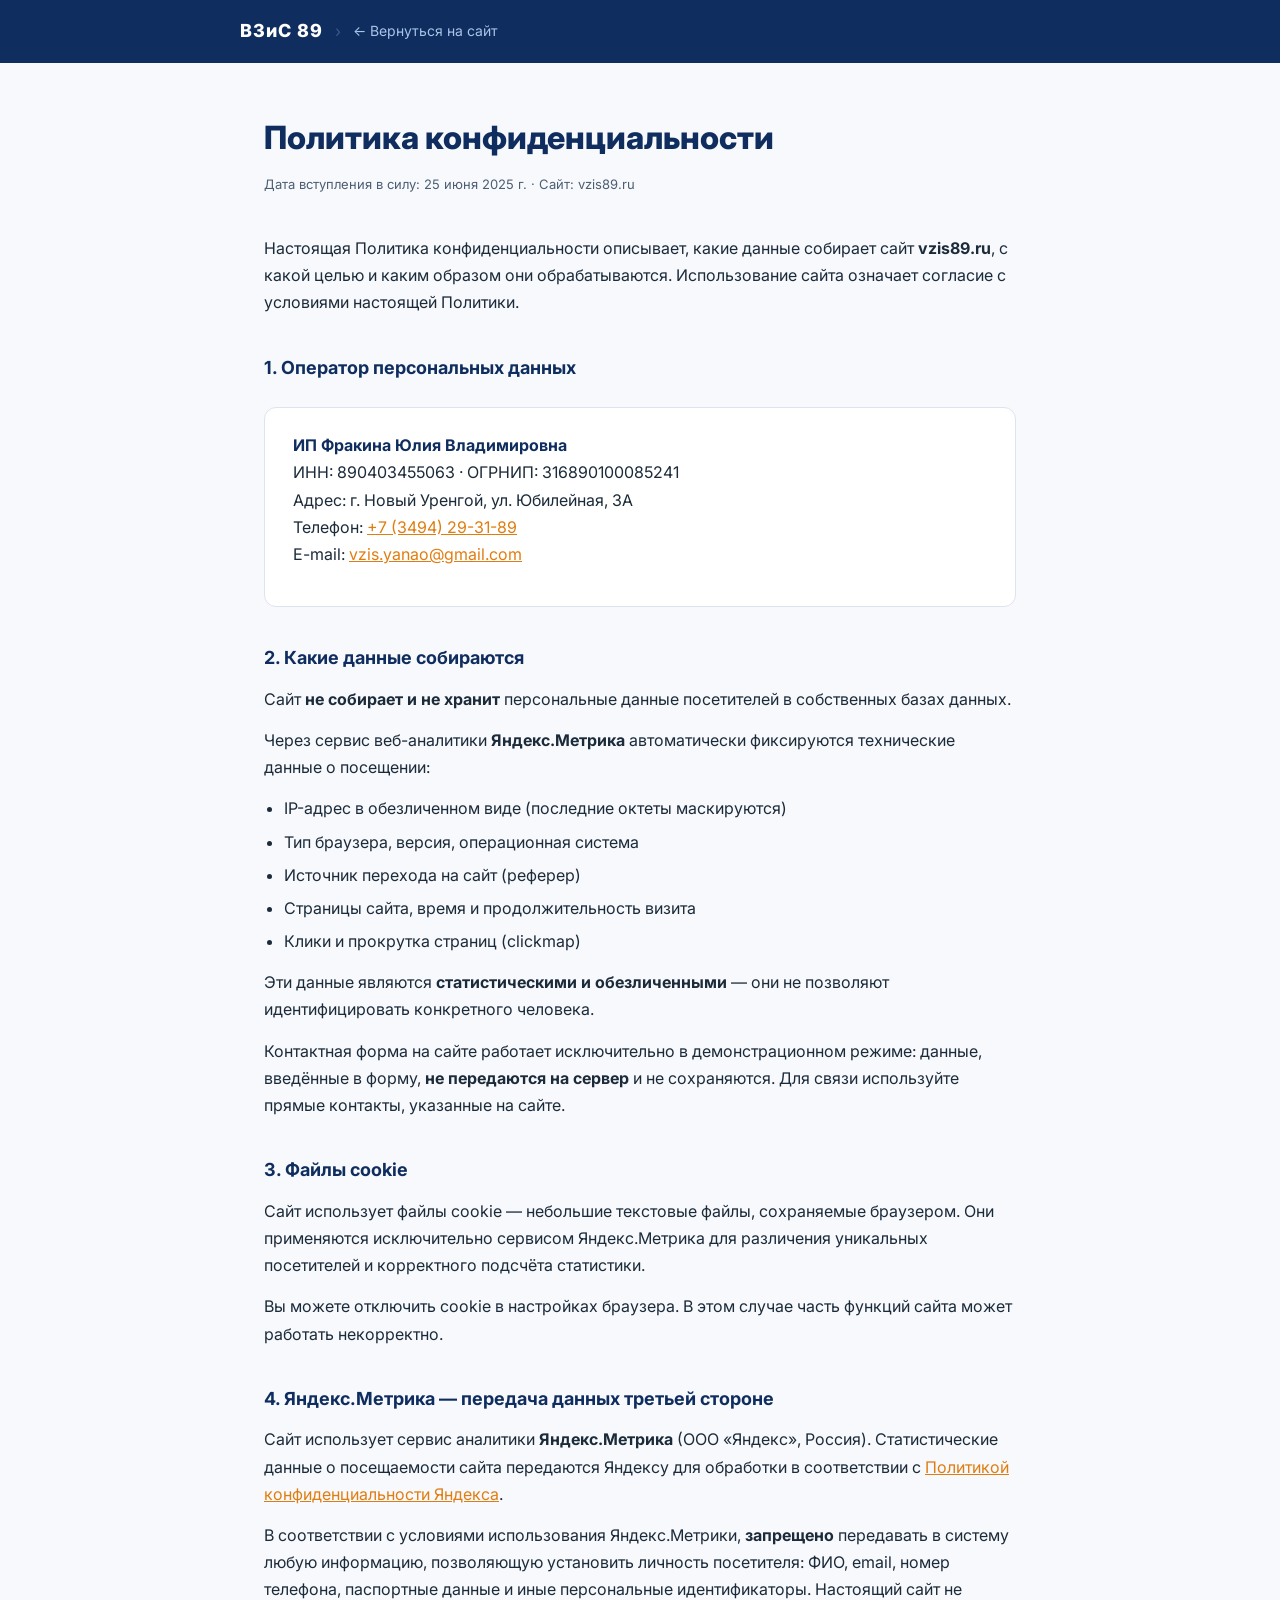
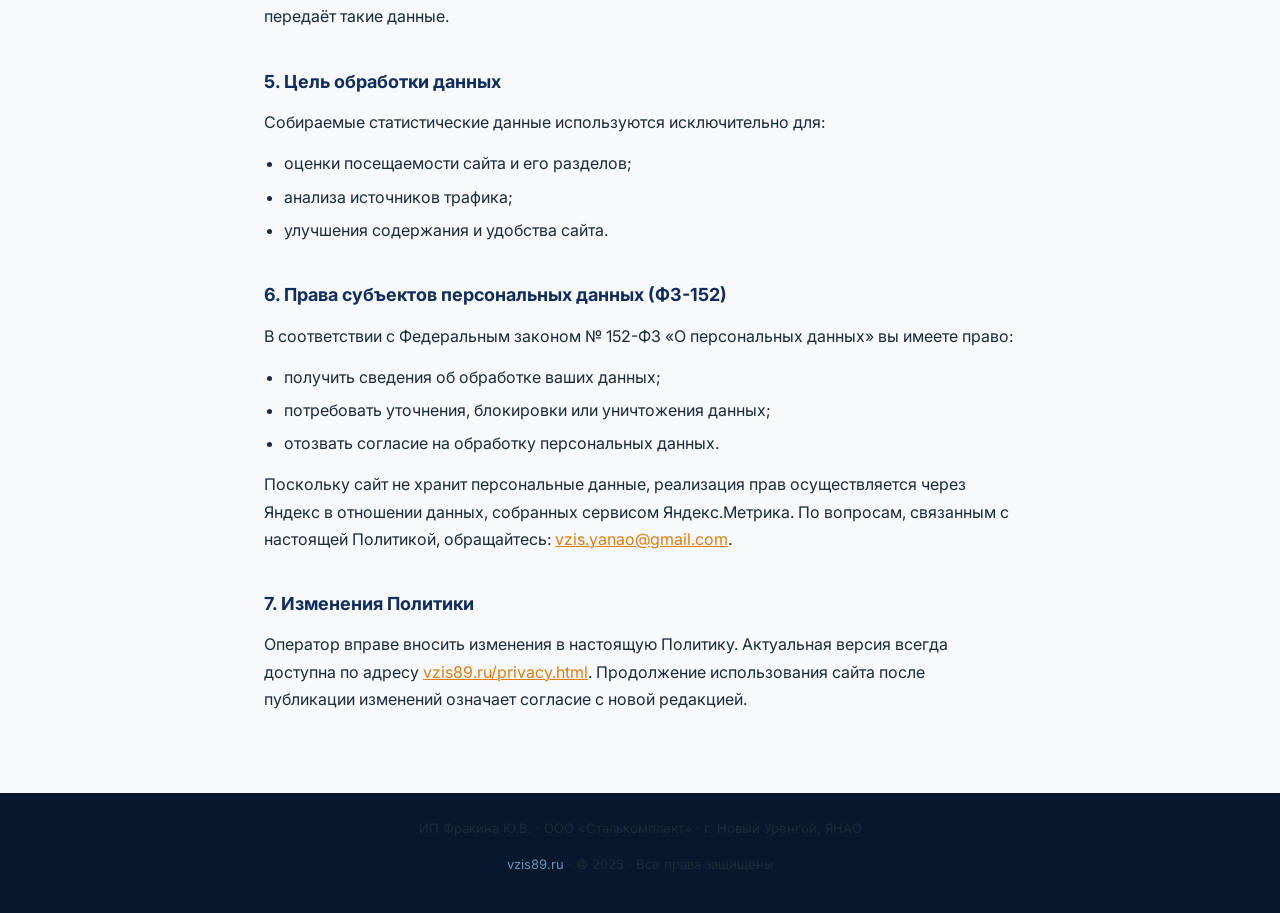
==== privacy.html @ 117a3015 "Add privacy policy page, cookie consent banner, and footer link (ФЗ-152 / Yandex Metrika compliance)" ====
<!DOCTYPE html>
<html lang="ru">
<head>
  <meta charset="UTF-8" />
  <meta name="viewport" content="width=device-width, initial-scale=1.0" />
  <title>Политика конфиденциальности — ВЗиС 89</title>
  <link rel="preconnect" href="https://fonts.googleapis.com" />
  <link href="https://fonts.googleapis.com/css2?family=Inter:wght@400;500;600;700;800&display=swap" rel="stylesheet" />
  <style>
    :root {
      --blue: #0F2D5E;
      --orange: #E07D10;
      --orange-light: #F59C2A;
      --text: #1C2B3A;
      --text-light: #4B5E72;
      --bg: #F7F9FC;
      --border: #DDE4ED;
    }
    * { box-sizing: border-box; margin: 0; padding: 0; }
    html { scroll-behavior: smooth; }
    body {
      font-family: 'Inter', 'Segoe UI', Arial, sans-serif;
      color: var(--text);
      background: var(--bg);
      font-size: 16px;
      line-height: 1.7;
    }
    .topbar {
      background: var(--blue);
      padding: 16px 24px;
    }
    .topbar-inner {
      max-width: 800px;
      margin: 0 auto;
      display: flex;
      align-items: center;
      gap: 12px;
    }
    .topbar a {
      color: #A8C4E8;
      text-decoration: none;
      font-size: 14px;
    }
    .topbar a:hover { color: #fff; }
    .topbar .logo-text {
      font-size: 18px;
      font-weight: 800;
      color: #fff;
      letter-spacing: 1px;
    }
    .topbar .sep { color: #3A5A8A; }
    main {
      max-width: 800px;
      margin: 48px auto 80px;
      padding: 0 24px;
    }
    h1 {
      font-size: 32px;
      font-weight: 800;
      color: var(--blue);
      margin-bottom: 8px;
    }
    .meta {
      font-size: 13px;
      color: var(--text-light);
      margin-bottom: 40px;
    }
    h2 {
      font-size: 18px;
      font-weight: 700;
      color: var(--blue);
      margin: 36px 0 12px;
    }
    p { margin-bottom: 14px; color: var(--text); }
    ul {
      margin: 10px 0 14px 20px;
      color: var(--text);
    }
    ul li { margin-bottom: 6px; }
    a { color: var(--orange); }
    .card {
      background: #fff;
      border: 1px solid var(--border);
      border-radius: 12px;
      padding: 24px 28px;
      margin: 24px 0;
    }
    .card strong { color: var(--blue); }
    footer {
      background: #07182E;
      padding: 24px;
      text-align: center;
      color: #4B6A8A;
      font-size: 13px;
    }
    footer a { color: #6A90B8; text-decoration: none; }
    @media (max-width: 600px) {
      h1 { font-size: 24px; }
      main { margin-top: 32px; }
    }
  </style>
</head>
<body>

<div class="topbar">
  <div class="topbar-inner">
    <span class="logo-text">ВЗиС 89</span>
    <span class="sep">›</span>
    <a href="/">← Вернуться на сайт</a>
  </div>
</div>

<main>
  <h1>Политика конфиденциальности</h1>
  <p class="meta">Дата вступления в силу: 25 июня 2025 г. · Сайт: vzis89.ru</p>

  <p>
    Настоящая Политика конфиденциальности описывает, какие данные собирает сайт
    <strong>vzis89.ru</strong>, с какой целью и каким образом они обрабатываются.
    Использование сайта означает согласие с условиями настоящей Политики.
  </p>

  <h2>1. Оператор персональных данных</h2>
  <div class="card">
    <p>
      <strong>ИП Фракина Юлия Владимировна</strong><br>
      ИНН: 890403455063 · ОГРНИП: 316890100085241<br>
      Адрес: г. Новый Уренгой, ул. Юбилейная, 3А<br>
      Телефон: <a href="tel:+73494293189">+7 (3494) 29-31-89</a><br>
      E-mail: <a href="mailto:vzis.yanao@gmail.com">vzis.yanao@gmail.com</a>
    </p>
  </div>

  <h2>2. Какие данные собираются</h2>
  <p>Сайт <strong>не собирает и не хранит</strong> персональные данные посетителей в собственных базах данных.</p>
  <p>
    Через сервис веб-аналитики <strong>Яндекс.Метрика</strong> автоматически фиксируются
    технические данные о посещении:
  </p>
  <ul>
    <li>IP-адрес в обезличенном виде (последние октеты маскируются)</li>
    <li>Тип браузера, версия, операционная система</li>
    <li>Источник перехода на сайт (реферер)</li>
    <li>Страницы сайта, время и продолжительность визита</li>
    <li>Клики и прокрутка страниц (clickmap)</li>
  </ul>
  <p>
    Эти данные являются <strong>статистическими и обезличенными</strong> — они не позволяют
    идентифицировать конкретного человека.
  </p>
  <p>
    Контактная форма на сайте работает исключительно в демонстрационном режиме:
    данные, введённые в форму, <strong>не передаются на сервер</strong> и не сохраняются.
    Для связи используйте прямые контакты, указанные на сайте.
  </p>

  <h2>3. Файлы cookie</h2>
  <p>
    Сайт использует файлы cookie — небольшие текстовые файлы, сохраняемые браузером.
    Они применяются исключительно сервисом Яндекс.Метрика для различения уникальных
    посетителей и корректного подсчёта статистики.
  </p>
  <p>
    Вы можете отключить cookie в настройках браузера. В этом случае часть функций
    сайта может работать некорректно.
  </p>

  <h2>4. Яндекс.Метрика — передача данных третьей стороне</h2>
  <p>
    Сайт использует сервис аналитики <strong>Яндекс.Метрика</strong>
    (ООО «Яндекс», Россия). Статистические данные о посещаемости сайта
    передаются Яндексу для обработки в соответствии с
    <a href="https://yandex.ru/legal/confidential/" target="_blank" rel="noopener">Политикой конфиденциальности Яндекса</a>.
  </p>
  <p>
    В соответствии с условиями использования Яндекс.Метрики, <strong>запрещено</strong>
    передавать в систему любую информацию, позволяющую установить личность посетителя:
    ФИО, email, номер телефона, паспортные данные и иные персональные идентификаторы.
    Настоящий сайт не передаёт такие данные.
  </p>

  <h2>5. Цель обработки данных</h2>
  <p>Собираемые статистические данные используются исключительно для:</p>
  <ul>
    <li>оценки посещаемости сайта и его разделов;</li>
    <li>анализа источников трафика;</li>
    <li>улучшения содержания и удобства сайта.</li>
  </ul>

  <h2>6. Права субъектов персональных данных (ФЗ-152)</h2>
  <p>
    В соответствии с Федеральным законом № 152-ФЗ «О персональных данных» вы имеете право:
  </p>
  <ul>
    <li>получить сведения об обработке ваших данных;</li>
    <li>потребовать уточнения, блокировки или уничтожения данных;</li>
    <li>отозвать согласие на обработку персональных данных.</li>
  </ul>
  <p>
    Поскольку сайт не хранит персональные данные, реализация прав осуществляется
    через Яндекс в отношении данных, собранных сервисом Яндекс.Метрика.
    По вопросам, связанным с настоящей Политикой, обращайтесь:
    <a href="mailto:vzis.yanao@gmail.com">vzis.yanao@gmail.com</a>.
  </p>

  <h2>7. Изменения Политики</h2>
  <p>
    Оператор вправе вносить изменения в настоящую Политику. Актуальная версия
    всегда доступна по адресу <a href="/privacy.html">vzis89.ru/privacy.html</a>.
    Продолжение использования сайта после публикации изменений означает согласие
    с новой редакцией.
  </p>
</main>

<footer>
  <p>ИП Фракина Ю.В. · ООО «Сталькомплект» · г. Новый Уренгой, ЯНАО</p>
  <p style="margin-top:6px;"><a href="/">vzis89.ru</a> · © 2025 · Все права защищены</p>
</footer>

</body>
</html>
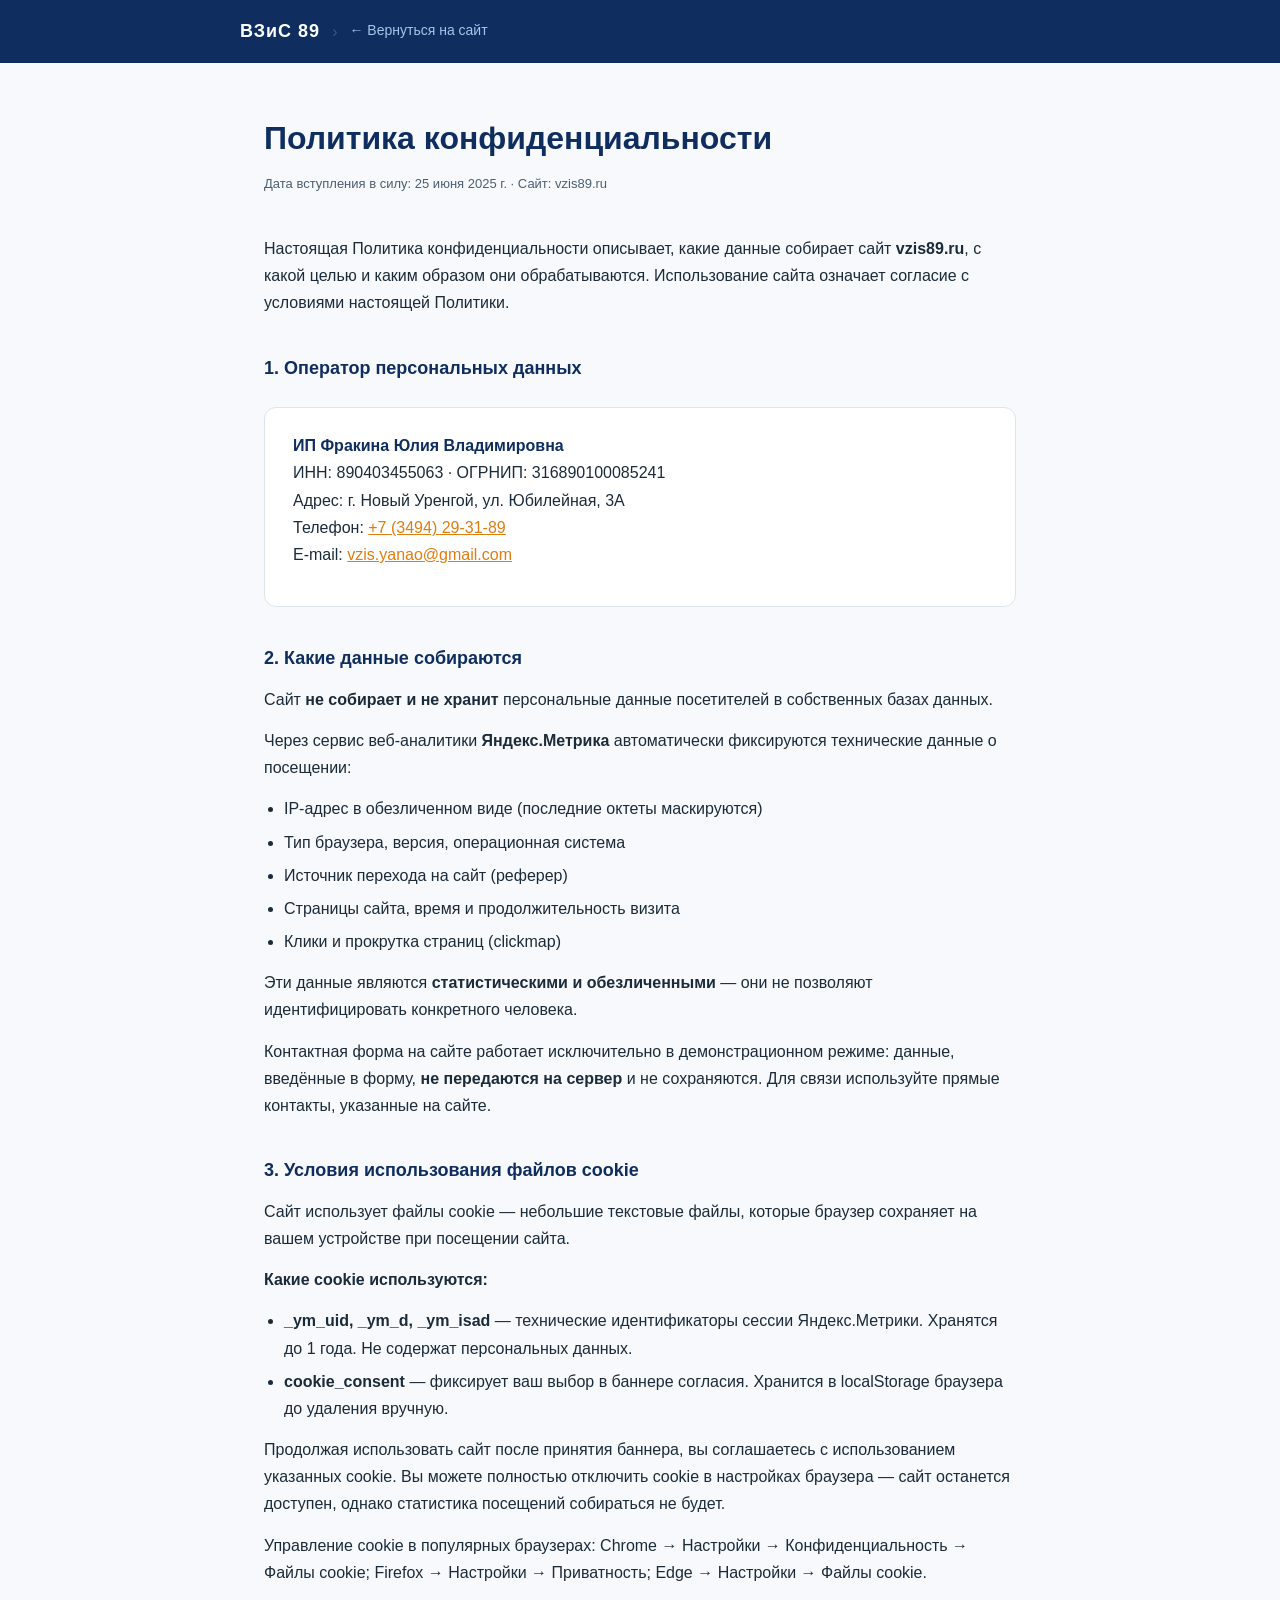
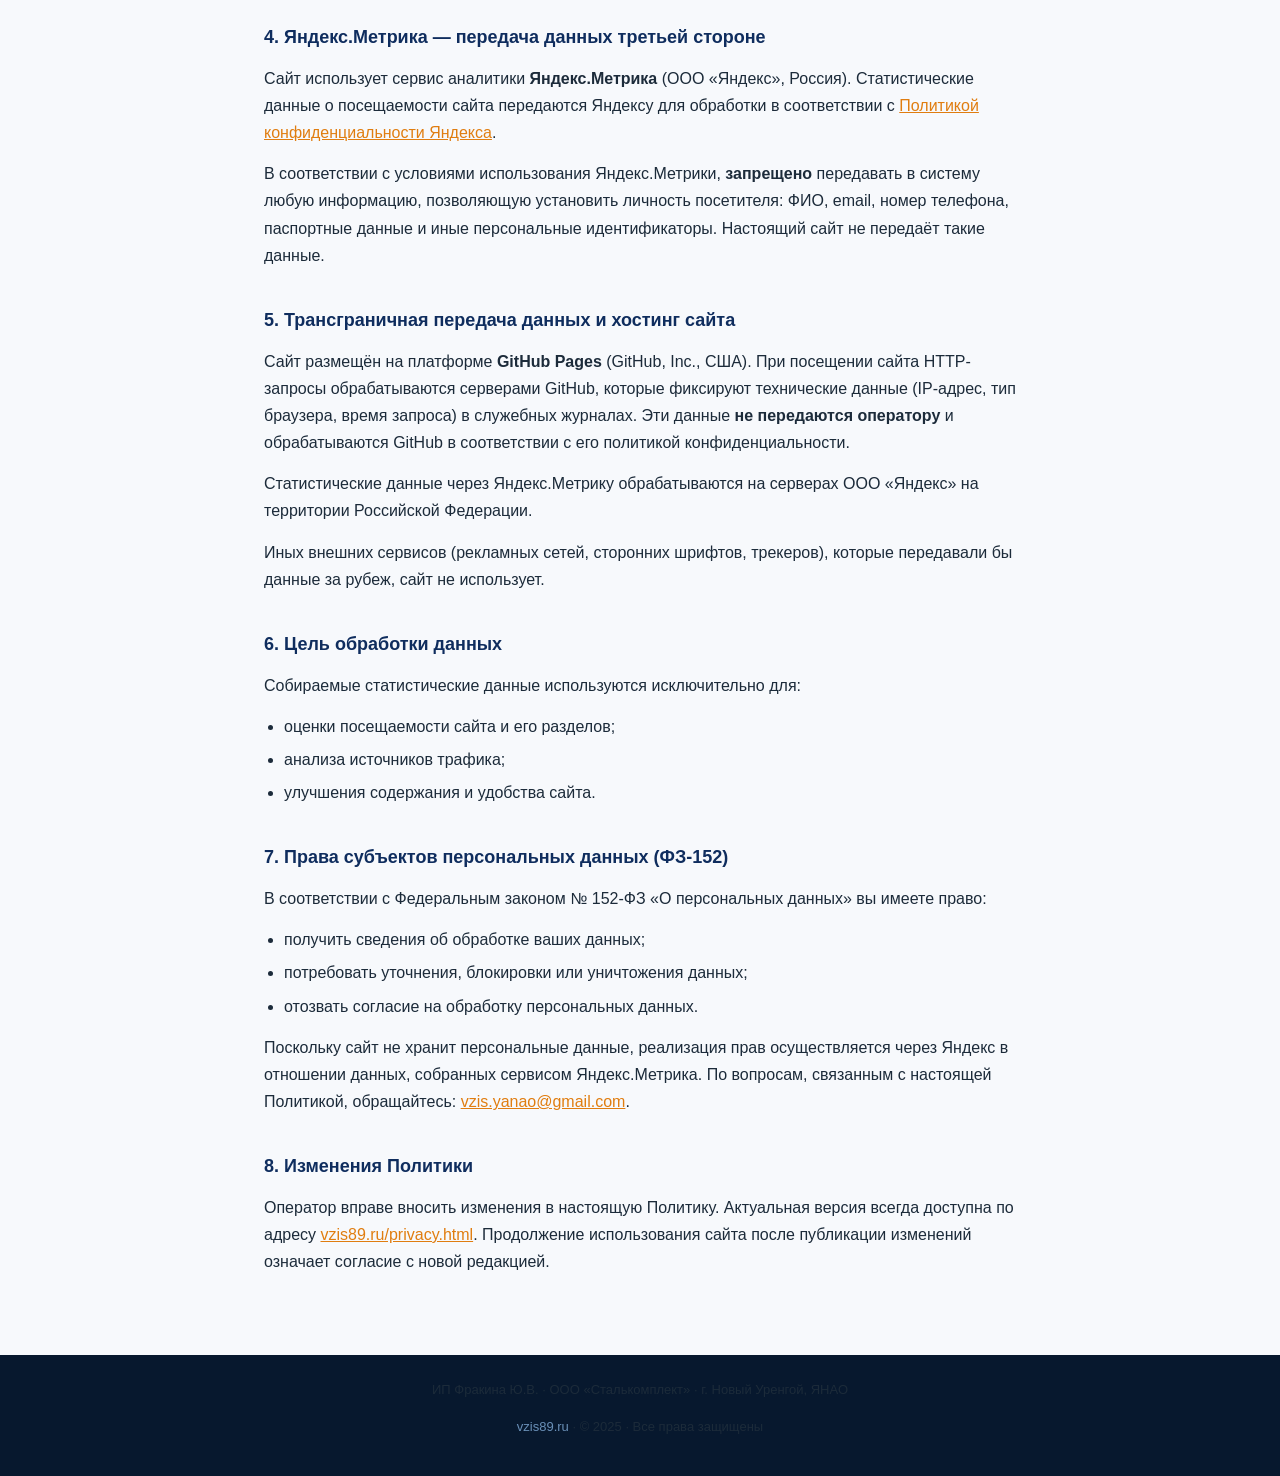
==== commit 7d02add9: "FZ-152 compliance: remove Google Fonts, add consent checkbox, terms page, cookie policy section, tra" ====
--- a/privacy.html
+++ b/privacy.html
@@ -4,8 +4,6 @@
   <meta charset="UTF-8" />
   <meta name="viewport" content="width=device-width, initial-scale=1.0" />
   <title>Политика конфиденциальности — ВЗиС 89</title>
-  <link rel="preconnect" href="https://fonts.googleapis.com" />
-  <link href="https://fonts.googleapis.com/css2?family=Inter:wght@400;500;600;700;800&display=swap" rel="stylesheet" />
   <style>
     :root {
       --blue: #0F2D5E;
@@ -19,7 +17,7 @@
     * { box-sizing: border-box; margin: 0; padding: 0; }
     html { scroll-behavior: smooth; }
     body {
-      font-family: 'Inter', 'Segoe UI', Arial, sans-serif;
+      font-family: 'Segoe UI', -apple-system, BlinkMacSystemFont, Roboto, Arial, sans-serif;
       color: var(--text);
       background: var(--bg);
       font-size: 16px;
@@ -154,15 +152,28 @@
     Для связи используйте прямые контакты, указанные на сайте.
   </p>
 
-  <h2>3. Файлы cookie</h2>
-  <p>
-    Сайт использует файлы cookie — небольшие текстовые файлы, сохраняемые браузером.
-    Они применяются исключительно сервисом Яндекс.Метрика для различения уникальных
-    посетителей и корректного подсчёта статистики.
-  </p>
-  <p>
-    Вы можете отключить cookie в настройках браузера. В этом случае часть функций
-    сайта может работать некорректно.
+  <h2 id="cookie">3. Условия использования файлов cookie</h2>
+  <p>
+    Сайт использует файлы cookie — небольшие текстовые файлы, которые браузер
+    сохраняет на вашем устройстве при посещении сайта.
+  </p>
+  <p><strong>Какие cookie используются:</strong></p>
+  <ul>
+    <li><strong>_ym_uid, _ym_d, _ym_isad</strong> — технические идентификаторы сессии Яндекс.Метрики.
+      Хранятся до 1 года. Не содержат персональных данных.</li>
+    <li><strong>cookie_consent</strong> — фиксирует ваш выбор в баннере согласия.
+      Хранится в localStorage браузера до удаления вручную.</li>
+  </ul>
+  <p>
+    Продолжая использовать сайт после принятия баннера, вы соглашаетесь
+    с использованием указанных cookie.
+    Вы можете полностью отключить cookie в настройках браузера — сайт останется
+    доступен, однако статистика посещений собираться не будет.
+  </p>
+  <p>
+    Управление cookie в популярных браузерах:
+    Chrome → Настройки → Конфиденциальность → Файлы cookie;
+    Firefox → Настройки → Приватность; Edge → Настройки → Файлы cookie.
   </p>
 
   <h2>4. Яндекс.Метрика — передача данных третьей стороне</h2>
@@ -179,7 +190,24 @@
     Настоящий сайт не передаёт такие данные.
   </p>
 
-  <h2>5. Цель обработки данных</h2>
+  <h2>5. Трансграничная передача данных и хостинг сайта</h2>
+  <p>
+    Сайт размещён на платформе <strong>GitHub Pages</strong> (GitHub, Inc., США).
+    При посещении сайта HTTP-запросы обрабатываются серверами GitHub, которые фиксируют
+    технические данные (IP-адрес, тип браузера, время запроса) в служебных журналах.
+    Эти данные <strong>не передаются оператору</strong> и обрабатываются GitHub в
+    соответствии с его политикой конфиденциальности.
+  </p>
+  <p>
+    Статистические данные через Яндекс.Метрику обрабатываются на серверах
+    ООО «Яндекс» на территории Российской Федерации.
+  </p>
+  <p>
+    Иных внешних сервисов (рекламных сетей, сторонних шрифтов, трекеров),
+    которые передавали бы данные за рубеж, сайт не использует.
+  </p>
+
+  <h2>6. Цель обработки данных</h2>
   <p>Собираемые статистические данные используются исключительно для:</p>
   <ul>
     <li>оценки посещаемости сайта и его разделов;</li>
@@ -187,7 +215,7 @@
     <li>улучшения содержания и удобства сайта.</li>
   </ul>
 
-  <h2>6. Права субъектов персональных данных (ФЗ-152)</h2>
+  <h2>7. Права субъектов персональных данных (ФЗ-152)</h2>
   <p>
     В соответствии с Федеральным законом № 152-ФЗ «О персональных данных» вы имеете право:
   </p>
@@ -203,7 +231,7 @@
     <a href="mailto:vzis.yanao@gmail.com">vzis.yanao@gmail.com</a>.
   </p>
 
-  <h2>7. Изменения Политики</h2>
+  <h2>8. Изменения Политики</h2>
   <p>
     Оператор вправе вносить изменения в настоящую Политику. Актуальная версия
     всегда доступна по адресу <a href="/privacy.html">vzis89.ru/privacy.html</a>.
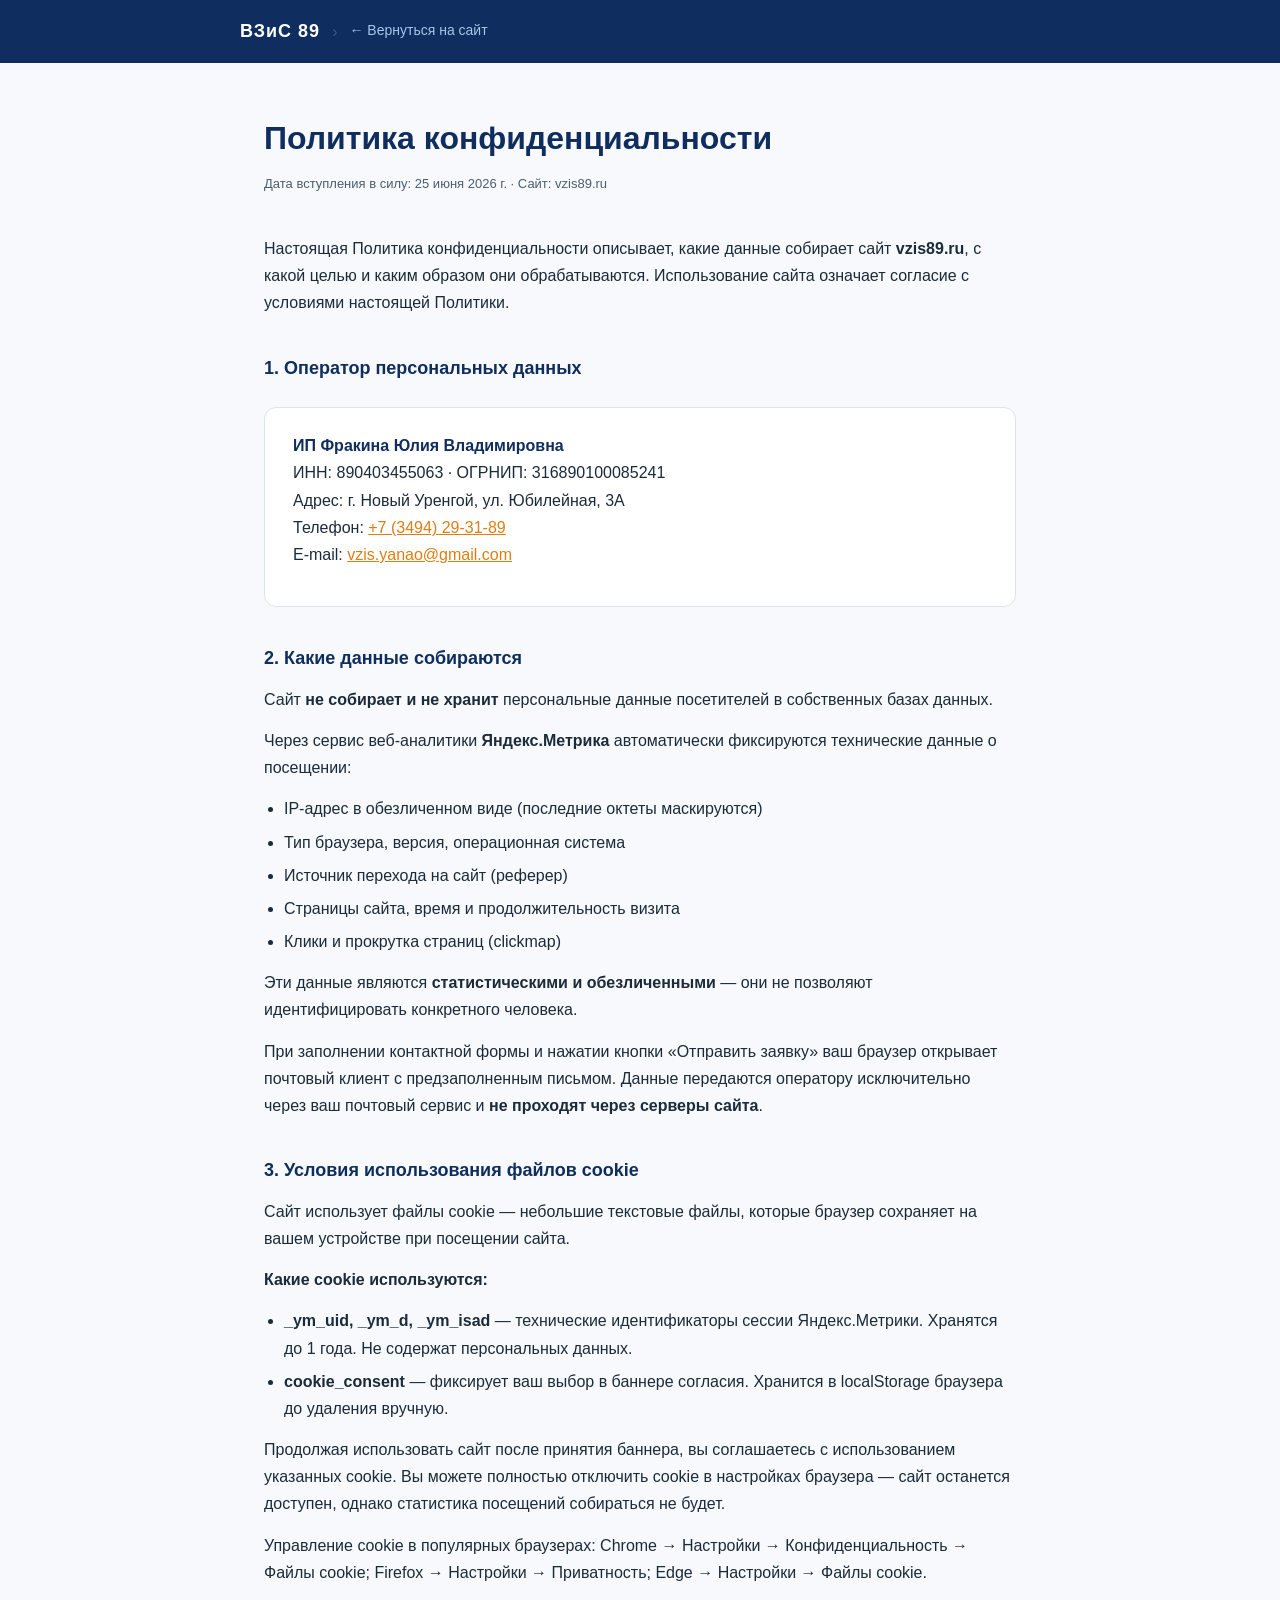
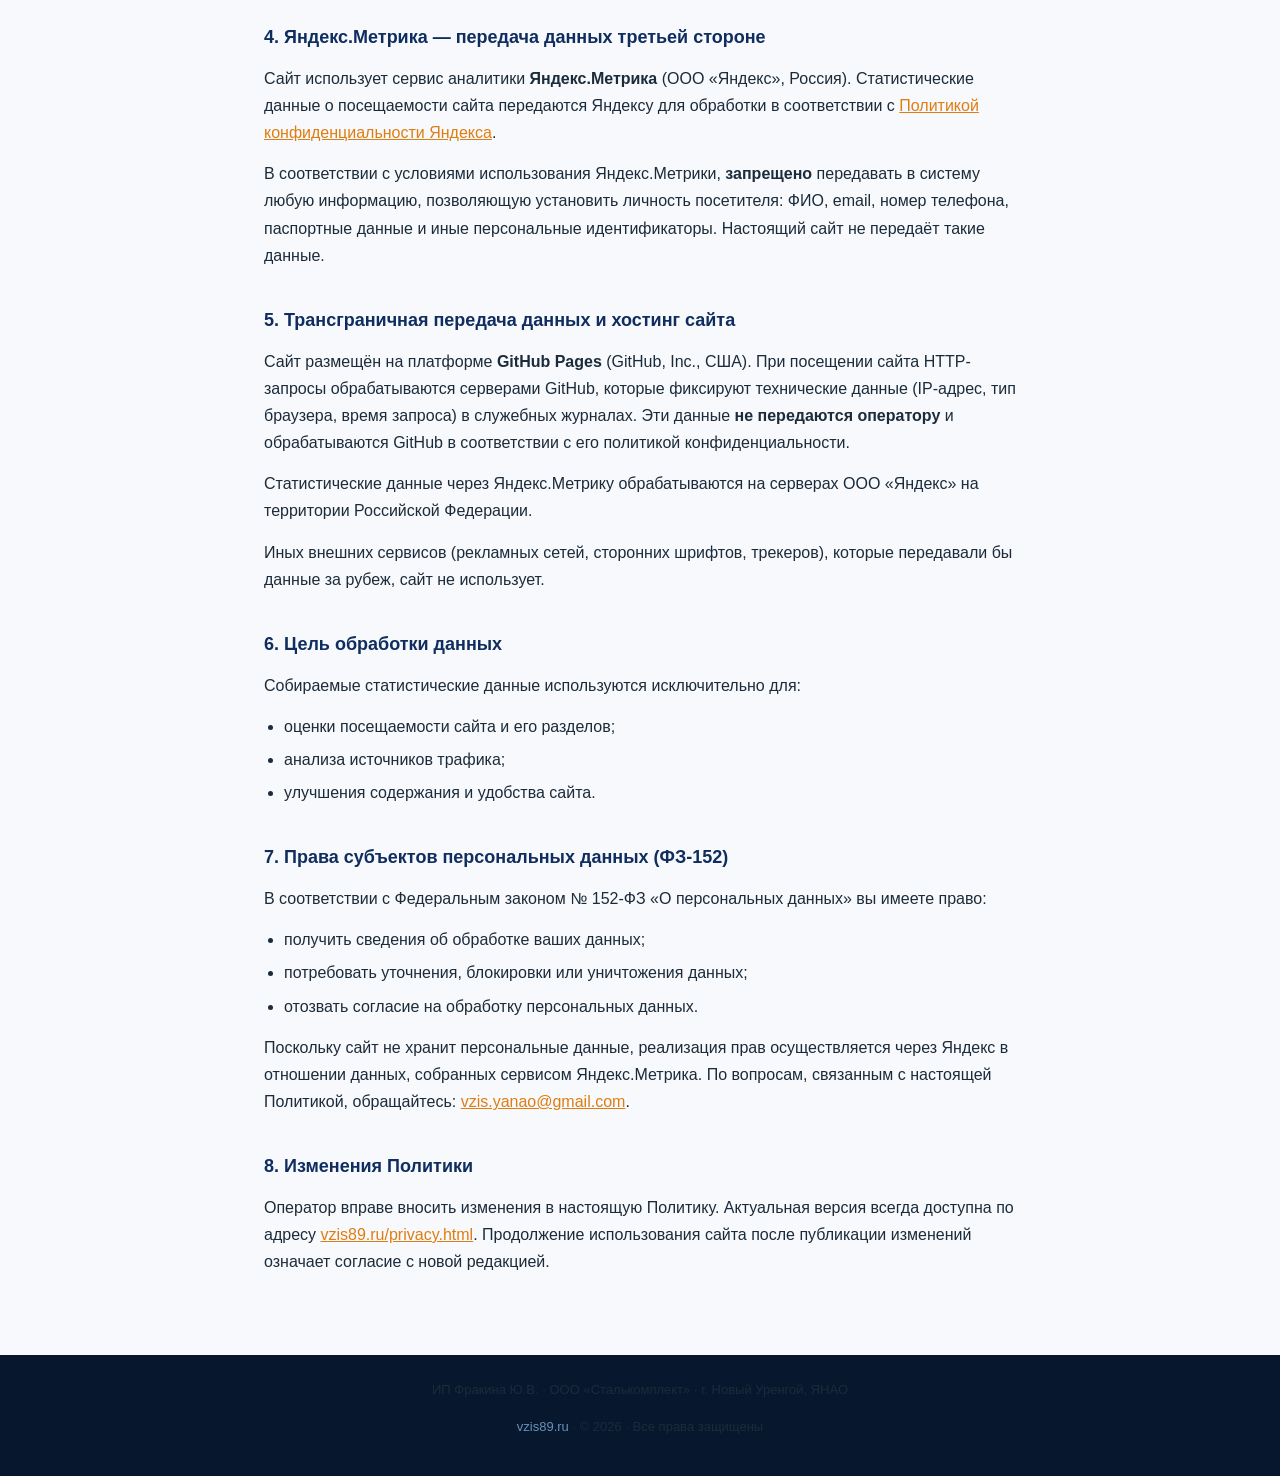
==== commit 30c49a7e: "FZ-152: defer Metrika after consent, fix form to mailto, update dates - Remove Metrika from <head>; " ====
--- a/privacy.html
+++ b/privacy.html
@@ -110,7 +110,7 @@
 
 <main>
   <h1>Политика конфиденциальности</h1>
-  <p class="meta">Дата вступления в силу: 25 июня 2025 г. · Сайт: vzis89.ru</p>
+  <p class="meta">Дата вступления в силу: 25 июня 2026 г. · Сайт: vzis89.ru</p>
 
   <p>
     Настоящая Политика конфиденциальности описывает, какие данные собирает сайт
@@ -147,9 +147,9 @@
     идентифицировать конкретного человека.
   </p>
   <p>
-    Контактная форма на сайте работает исключительно в демонстрационном режиме:
-    данные, введённые в форму, <strong>не передаются на сервер</strong> и не сохраняются.
-    Для связи используйте прямые контакты, указанные на сайте.
+    При заполнении контактной формы и нажатии кнопки «Отправить заявку» ваш браузер открывает
+    почтовый клиент с предзаполненным письмом. Данные передаются оператору исключительно
+    через ваш почтовый сервис и <strong>не проходят через серверы сайта</strong>.
   </p>
 
   <h2 id="cookie">3. Условия использования файлов cookie</h2>
@@ -242,7 +242,7 @@
 
 <footer>
   <p>ИП Фракина Ю.В. · ООО «Сталькомплект» · г. Новый Уренгой, ЯНАО</p>
-  <p style="margin-top:6px;"><a href="/">vzis89.ru</a> · © 2025 · Все права защищены</p>
+  <p style="margin-top:6px;"><a href="/">vzis89.ru</a> · © 2026 · Все права защищены</p>
 </footer>
 
 </body>
